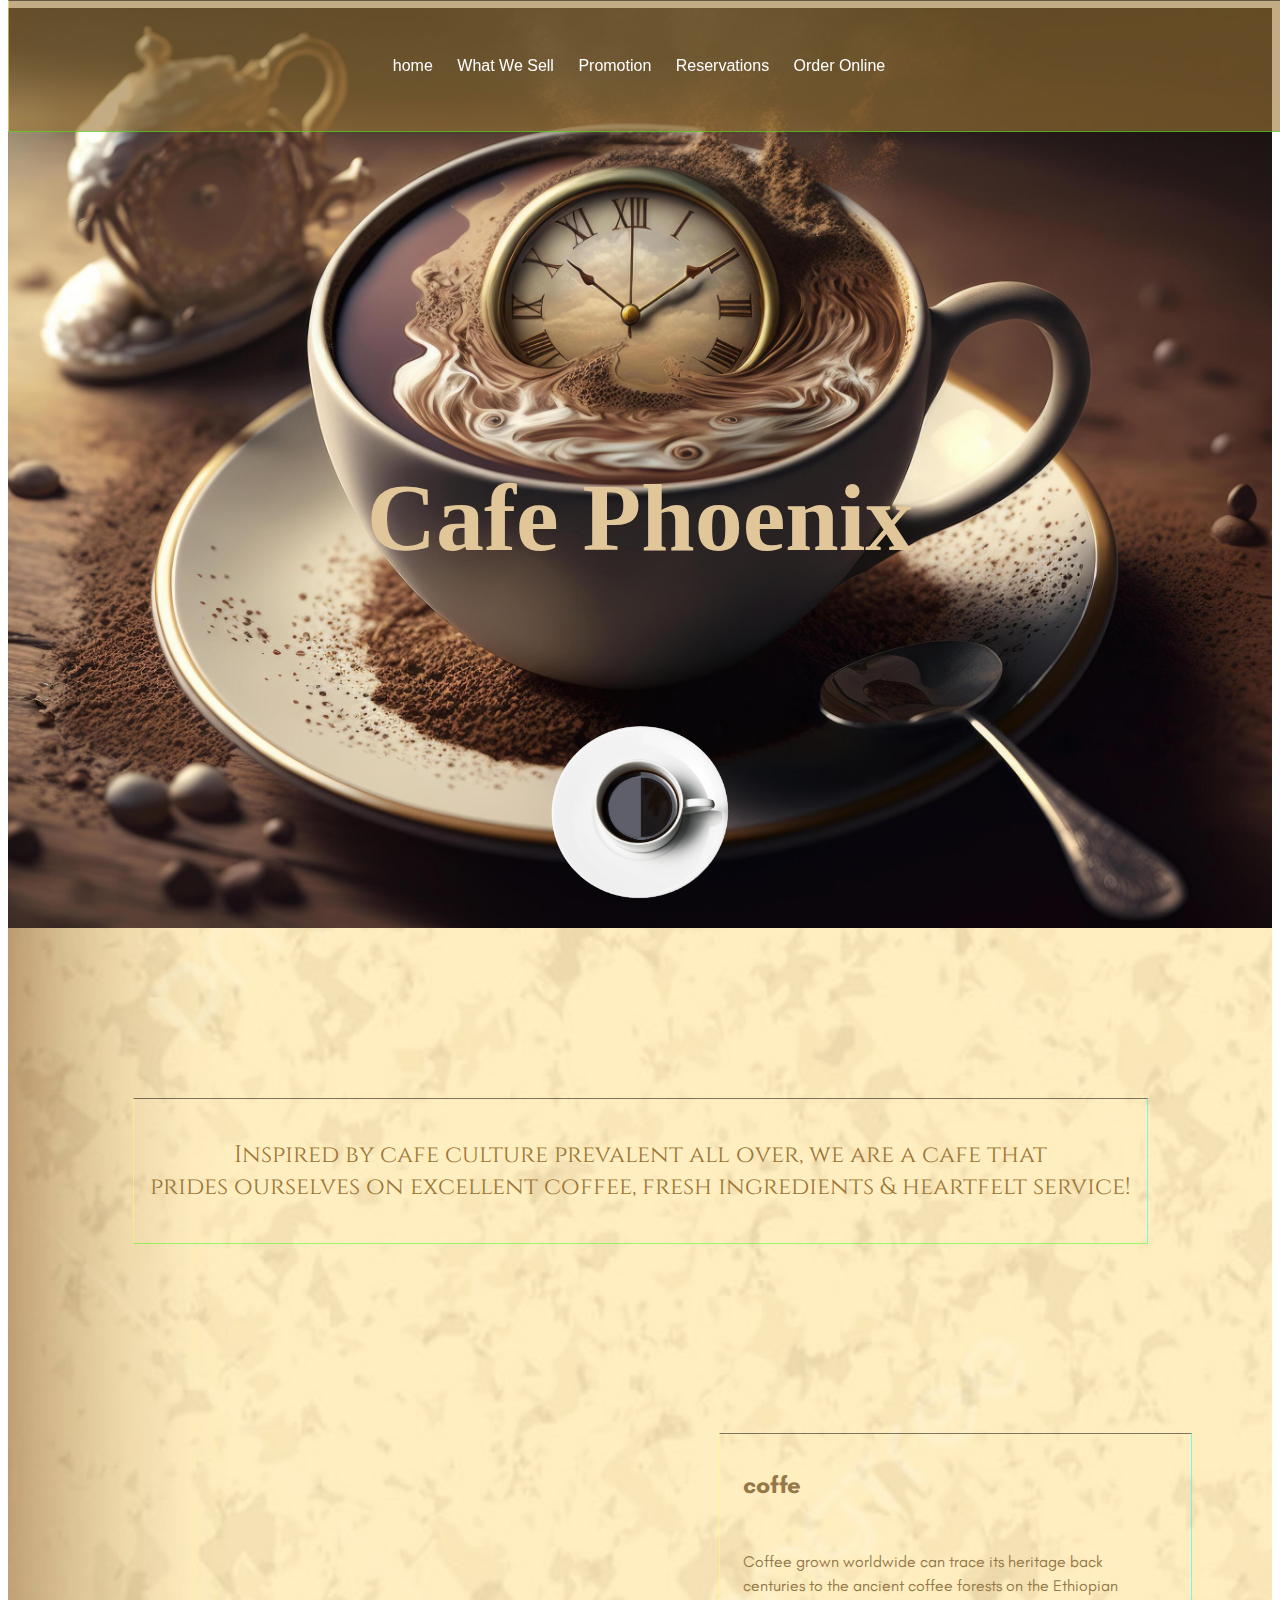
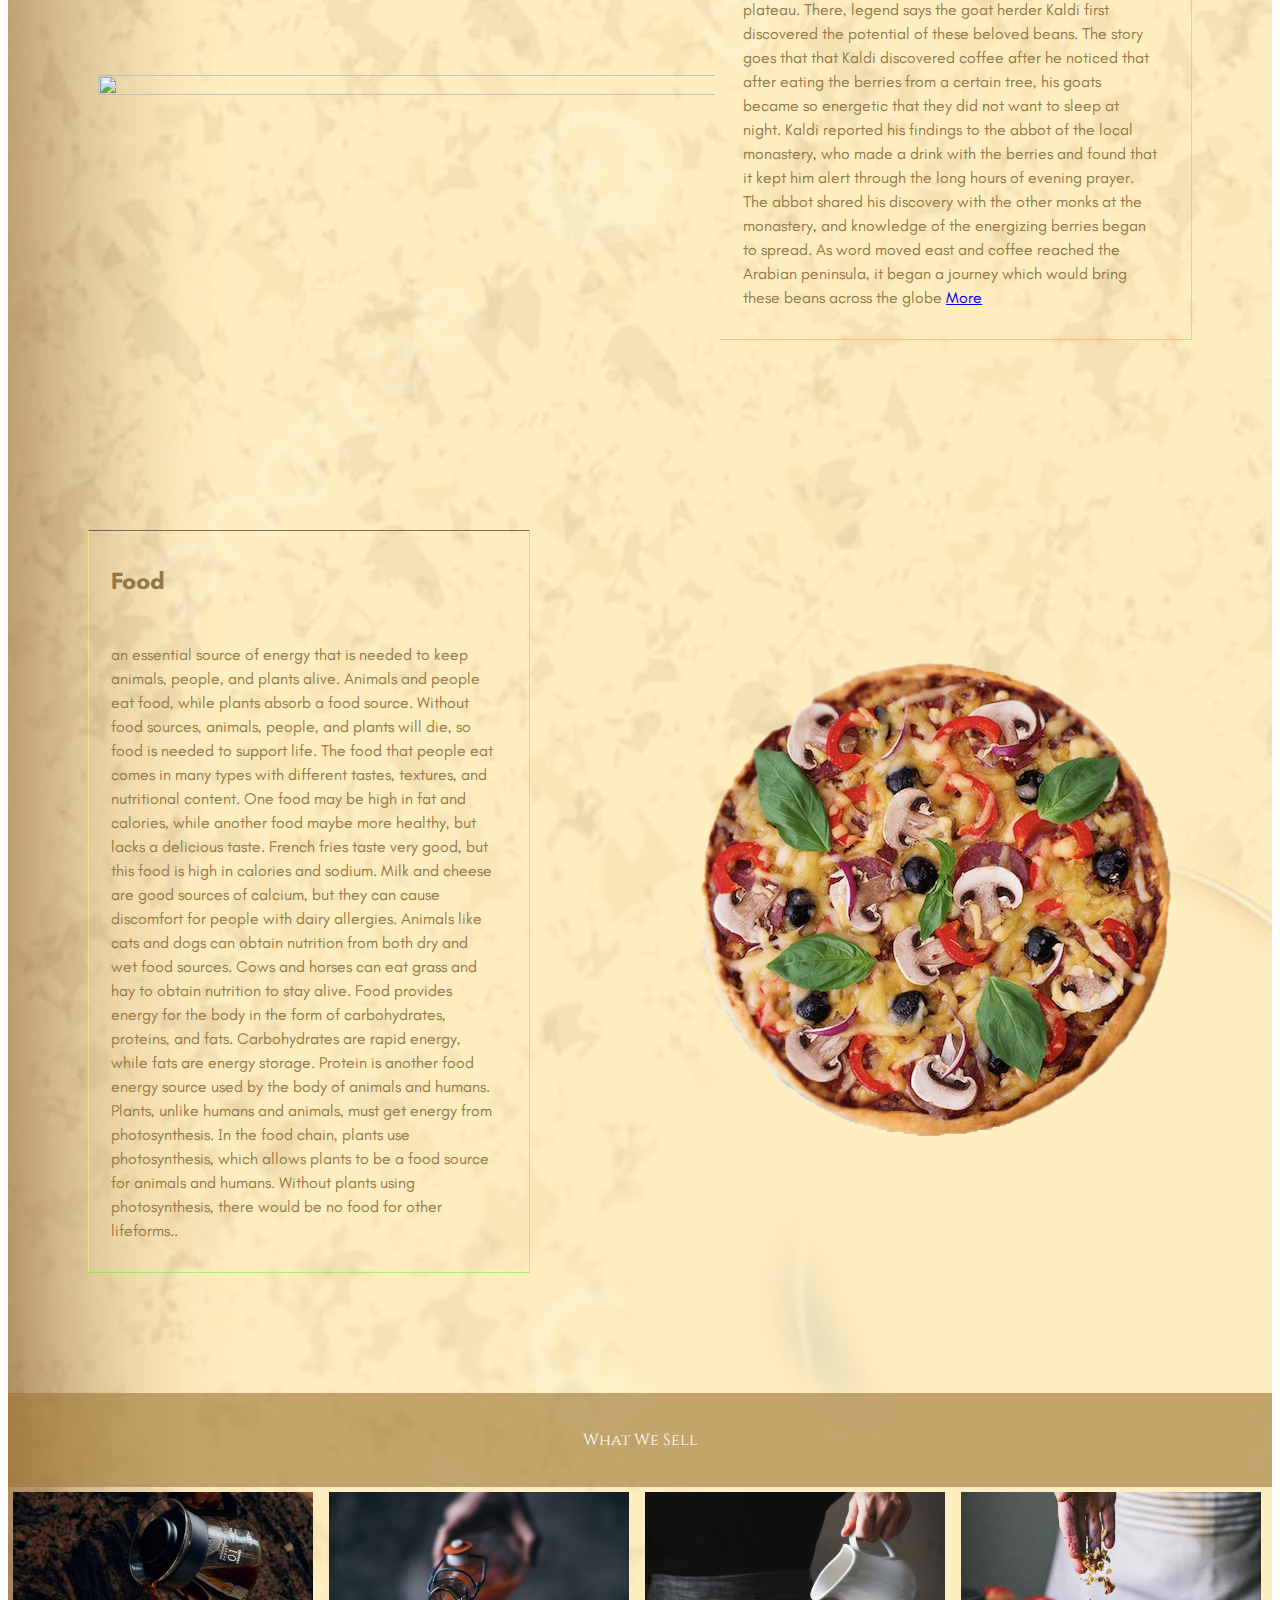
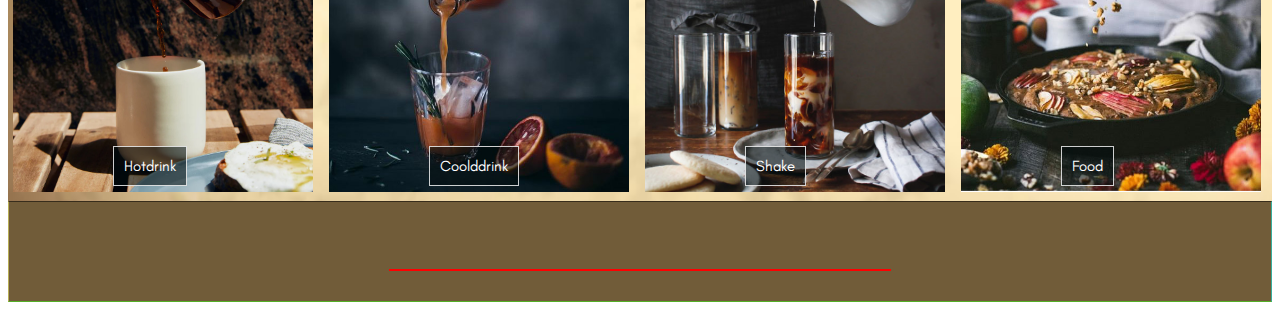
==== asste/index_filels/index.html @ 0b75c50d "initial commit" ====
<!DOCTYPE html>
<html lang="en">

<head>
    <meta charset="UTF-8">
    <meta name="viewport" content="width=device-width, initial-scale=1.0">
    <title>Cafe Phoenix</title>
    <link rel="stylesheet" href="../css/style.css">
    <script src="https://kit.fontawesome.com/c729b0822d.js" crossorigin="anonymous"></script>
    <link
        href="https://fonts.googleapis.com/css2?family=Cinzel:wght@400..900&family=Love+Ya+Like+A+Sister&family=Marmelad&display=swap"
        rel="stylesheet">
    <link
        href="https://fonts.googleapis.com/css2?family=Cinzel:wght@400..900&family=Love+Ya+Like+A+Sister&family=Marmelad&family=Teachers:ital,wght@0,400..800;1,400..800&display=swap"
        rel="stylesheet">
        
</head>

<body>
    <!-- block:cafe -->

    <div class="container">
        <div class="h-der">
            <div class="capp">
                <h1>Cafe Phoenix</h1>
            </div>
        </div>
        <div class="n-bar">
            <span class="top"></span>
            <span class="right"></span>
            <span class="bottom"></span>
            <span class="left"></span>
            <div class="logo">
                <a href="../index_filels/logn.html" target="_blank"><i class="fa-regular fa-user"></i></a>
            </div>
            <div class="n-bar1">
                <div class="new-text"></div>
                <ul>
                    <li><a href="#"><i class="fa-solid fa-house"></i>home</a></li>
                    <li><a href="#">What We Sell</a></li>
                    <li><a href="#">Promotion</a></li>
                    <li><a href="#">Reservations</a></li>
                    <li><a href="#">Order Online</a></li>
                </ul>
                <div class="danger-text"></div>
            </div>
            <div class="ico">
                <a href="#"><i class="fa-brands fa-instagram"></i></a>
                <a href="#"><i class="fa-brands fa-facebook"></i></a>
                <a href=""><i class="fa-brands fa-whatsapp"></i></a>
            </div>
        </div>

        <div class="ima-l">
            <img src="../image/hedaer/headercoffe2.png" alt="iconghahveh" width="200px">
        </div>

        <div class="ph-g">
            <div class="ph-gj">
                <p>
                    Inspired by cafe culture prevalent all over, we are a cafe that <br> prides ourselves on excellent
                    coffee,
                    fresh ingredients & heartfelt service!
                </p>
                <span class="top"></span>
                <span class="right"></span>
                <span class="bottom"></span>
                <span class="left"></span>
            </div>
        </div>
        <!-- /h-der -->

        <!-- f-lex -->
        <div class="f-lex">
            <div class="item-f-lex">
                <div class="img">
                    <img src="../image/hotdrink/coffe4.png" alt="" width="140%" height="110%">
                </div>
            </div>
            <div class="item-f-lexx">

                <!-- <legend>Coffee</legend> -->
                <h2>coffe</h2>
                <p>Coffee grown worldwide can trace its heritage back centuries to the ancient coffee forests on
                    the
                    Ethiopian plateau. There, legend says the goat herder Kaldi first discovered the potential
                    of
                    these beloved beans.

                    The story goes that that Kaldi discovered coffee after he noticed that after eating the
                    berries
                    from a certain tree, his goats became so energetic that they did not want to sleep at night.

                    Kaldi reported his findings to the abbot of the local monastery, who made a drink with the
                    berries and found that it kept him alert through the long hours of evening prayer. The abbot
                    shared his discovery with the other monks at the monastery, and knowledge of the energizing
                    berries began to spread.

                    As word moved east and coffee reached the Arabian peninsula, it began a journey which would
                    bring these beans across the globe
                    <a href="https://www.ncausa.org/about-coffee/history-of-coffee" target="_blank">More</a>
                </p>
                <span class="top"></span>
                <span class="right"></span>
                <span class="bottom"></span>
                <span class="left"></span>

            </div>
        </div>
        <!-- /f-lex -->


        <div class="lex">
            <div class="item-paf">
                <h2>Food</h2>
                <p>
                    an essential source of energy that is needed to keep animals, people, and plants alive.
                    Animals and people eat food, while plants absorb a food source. Without food sources,
                    animals, people, and plants will die, so food is needed to support life. The food that
                    people eat comes in many types with different tastes, textures, and nutritional content.
                    One food may be high in fat and calories, while another food maybe more healthy, but lacks a
                    delicious taste.
                    French fries taste very good, but this food is high in calories and sodium.
                    Milk and cheese are good sources of calcium, but they can cause discomfort for people with
                    dairy allergies. Animals like cats and dogs can obtain nutrition from both dry and wet food
                    sources. Cows and horses can eat grass and hay to obtain nutrition to stay alive.
                    Food provides energy for the body in the form of carbohydrates, proteins, and fats.
                    Carbohydrates are rapid energy, while fats are energy storage. Protein is another food
                    energy source used by the body of animals and humans. Plants, unlike humans and animals,
                    must get energy from photosynthesis. In the food chain,
                    plants use photosynthesis, which allows plants to be a food source for animals and humans.
                    Without plants using photosynthesis, there would be no food for other lifeforms..
                </p>
                <span class="top"></span>
                <span class="right"></span>
                <span class="bottom"></span>
                <span class="left"></span>
            </div>
            <div class="item-ime">
                <img src="../image/food/dish4.png" alt="">
            </div>
        </div>
        <!-- /box 2  -->
        <div class="ph-rf">
            <p>What We Sell</p>
        </div>
        <!-- slider -->
        <div class='sli-box'>
            <div class="slid1">
                <img src="../image/hotdrink/coffe5.webp" alt="coffe" width="300px">
                <div class="text">
                    <a href="../index_filels/hoidrink.html" target="_blank">Hotdrink</a>
                    <span class="top"></span>
                    <span class="right"></span>
                    <span class="bottom"></span>
                    <span class="left"></span>
                </div>
            </div>
            <div class="slid1">
                <img src="../image/coolddrink/coold3.jpg" alt="cooldrink" width="300px">
                <div class="text">
                    <a href="../index_filels/cooldrink.html" target="_blank">Coolddrink</a>
                    <span class="top"></span>
                    <span class="right"></span>
                    <span class="bottom"></span>
                    <span class="left"></span>
                </div>
            </div>
            <div class="slid1">
                <img src="../image/shake/shake3.jpg" alt="shake" width="300px">
                <div class="text">
                    <a href="../index_filels/shake1.html" target="_blank">Shake</a>
                    <span class="top"></span>
                    <span class="right"></span>
                    <span class="bottom"></span>
                    <span class="left"></span>
                </div>
            </div>
            <div class="slid1">
                <img src="../image/food/action.jpg" alt="food" width="300px">
                <div class="text">
                    <a href="../index_filels/food.html" target="_blank">Food</a>
                    <span class="top"></span>
                    <span class="right"></span>
                    <span class="bottom"></span>
                    <span class="left"></span>
                </div>
            </div>
            <!-- /slider -->

        </div>
    </div>
    <!-- fo-er -->
    
    <div class="fo-er">
        
            <div class="ico-1">
                <a href="#"><i class="fa-brands fa-instagram"></i></a>
                <a href="#"><i class="fa-brands fa-facebook"></i></a>
                <a href=""><i class="fa-brands fa-whatsapp"></i></a>
            </div>
            <span class="top"></span>
            <span class="right"></span>
            <span class="bottom"></span>
            <span class="left"></span>
            <div class="fo-eer">
                <div class="bo-re"></div>
            </div>
        </div>
    

    <!-- /fo-er -->

    <!-- /block:cafe -->

</body>

</html>
---- asste/css/style.css ----
/* block:cafe */
.container {
    background-image: url(../image/background/BACK5.jpg);
    background-size: cover;
    background-origin: border-box;
    position: relative;
}

/* h-der */
.h-der {
    display: flex;
    justify-content: center;
    background-image: url(../image/hedaer/header8.jpg);
    background-size: cover;
    background-position: center;
    padding: 290px;
}


.h-der .capp {
    margin-top: 100px;
    font-size: 300%;
    color: #e0c699;
}

.n-bar {
    display: flex;
    justify-content: center;
    align-items: center;
    background-color: #fffefd;
    position: fixed;
    background-color: #9b76359a;
    top: 0;
    z-index: 1000;
    overflow: hidden;
    width: 100%;
    border-top: 1px solid rgba(0, 0, 0, 0.5);
    border-right: 1px solid rgba(0, 255, 255, 0.5);
    border-bottom: 1px solid rgba(57, 255, 20, 0.5);
    border-left: 1px solid rgba(255, 255, 113, 0.5);
    font-family: sans-serif;
}

.logo {
    margin: 20px;
}

.logo a {
    font-size: 150%;
    color: rgb(255, 255, 255);
}

.logo a:hover {
    color: red;
}

.n-bar1 {
    margin: 20px;
    padding: 10px;
}

.n-bar1 ul {
    list-style-type: none;
}

.n-bar1 ul li {
    display: inline-block;
    padding: 10px;
}

.n-bar1 ul li a {
    text-decoration: none;
    color: white;
    font-family: 'Lucida Sans', 'Lucida Sans Regular', 'Lucida Grande', 'Lucida Sans Unicode', Geneva, Verdana, sans-serif;
}

.n-bar1 ul li a:hover {
    color: rgb(238, 178, 178);
    border-bottom: 1px solid red;
}


.ico {
    margin: 20px;
}

.ico .fa-brands {
    font-size: 170%;
    color: rgb(255, 255, 255);
    padding: 10px;
}

.ico .fa-brands:hover {
    color: red;
}

.ima-l {
    display: flex;
    justify-content: center;
    position: absolute;
    top: 700px;
    left: 0;
    right: 0;
}

.ima-l:hover {

    animation: marzi 2s cubic-bezier(0.33, 1, 0.68, 1) 0s infinite normal none;
    -webkit-box-reflect: below 0px linear-gradient(to bottom, rgba(0, 0, 0, 0.0), rgba(0, 0, 0, 0.4));
}

@keyframes marzi {
    0% {
        animation-timing-function: ease-out;
        transform: scale(1);
        transform-origin: center center;
    }

    10% {
        animation-timing-function: ease-in;
        transform: scale(0.91);
    }

    17% {
        animation-timing-function: ease-out;
        transform: scale(0.98);
    }

    33% {
        animation-timing-function: ease-in;
        transform: scale(0.87);
    }

    45% {
        animation-timing-function: ease-out;
        transform: scale(1);
    }
}

.ph-g {
    display: flex;
    flex-direction: row;
    justify-content: center;
    align-items: center;
    margin-top: 170px;
}

.ph-gj {
    position: relative;
    padding: 50px;
    color: #9b7535;
    background: transparent;
    overflow: hidden;
    border-top: 1px solid rgba(0, 0, 0, 0.5);
    border-right: 1px solid rgba(0, 255, 255, 0.5);
    border-bottom: 1px solid rgba(57, 255, 20, 0.5);
    border-left: 1px solid rgba(255, 255, 113, 0.5);
    font-family: "Cinzel", serif;
    display: flex;
    flex-direction: column;
    justify-content: space-around;
    align-items: center;
    padding: 1em;
}

.ph-gj p {
    text-align: center;
    font-family: "Cinzel", serif;
    font-size: 150%;
}

span {
    position: absolute;
    border-radius: 100vmax;
}

.top {
    top: 0;
    left: 0;
    width: 0;
    height: 5px;
    background: linear-gradient(90deg,
            transparent 50%,
            rgba(41, 40, 40, 0.5),
            rgb(255, 49, 49));
}

.bottom {
    right: 0;
    bottom: 0;
    height: 5px;
    background: linear-gradient(90deg,
            rgb(57, 255, 20),
            rgba(57, 255, 20, 0.5),
            transparent 50%);
}

.right {
    top: 0;
    right: 0;
    width: 5px;
    height: 0;
    background: linear-gradient(180deg,
            transparent 30%,
            rgba(0, 255, 255, 0.5),
            rgb(0, 255, 255));
}

.left {
    left: 0;
    bottom: 0;
    width: 5px;
    height: 0;
    background: linear-gradient(180deg,
            rgb(255, 255, 113),
            rgba(255, 255, 113, 0.5),
            transparent 70%);
}

.top {
    animation: animateTop 3s ease-in-out infinite;
}

.bottom {
    animation: animateBottom 3s ease-in-out infinite;
}

.right {
    animation: animateRight 3s ease-in-out infinite;
}

.left {
    animation: animateLeft 3s ease-in-out infinite;
}

@keyframes animateTop {
    25% {
        width: 100%;
        opacity: 1;
    }

    30%,
    100% {
        opacity: 0;
    }
}

@keyframes animateBottom {

    0%,
    50% {
        opacity: 0;
        width: 0;
    }

    75% {
        opacity: 1;
        width: 100%;
    }

    76%,
    100% {
        opacity: 0;
    }
}

@keyframes animateRight {

    0%,
    25% {
        opacity: 0;
        height: 0;
    }

    50% {
        opacity: 1;
        height: 100%;
    }

    55%,
    100% {
        height: 100%;
        opacity: 0;
    }
}

@keyframes animateLeft {

    0%,
    75% {
        opacity: 0;
        bottom: 0;
        height: 0;
    }

    100% {
        opacity: 1;
        height: 100%;
    }
}



/* /h-der */




/* f-lex */

.f-lex {
    display: flex;
    justify-content: center;
    align-items: center;
    margin-top: 15%;
}

.f-lex>div {
    width: 40%;
    margin: 0 80px 0 80px;
    padding: 0 20px 0 10px
}

.item-f-lexx {
    position: relative;
    color: #fff;
    background: transparent;
    overflow: hidden;
    border-top: 1px solid rgba(0, 0, 0, 0.5);
    border-right: 1px solid rgba(0, 255, 255, 0.5);
    border-bottom: 1px solid rgba(57, 255, 20, 0.5);
    border-left: 1px solid rgba(255, 255, 113, 0.5);
    font-family: sans-serif;
}

.item-f-lexx p {
    line-height: 150%;
    padding: 3%;
    color: #947848;
    font-family: "Teachers", sans-serif;
}

.item-f-lexx h2 {
    line-height: 150%;
    padding: 3%;
    color: #947848;
    font-family: "Teachers", sans-serif;
}



.lex {
    display: flex;
    justify-content: center;
    align-items: center;
    margin-top: 15%;
}

.lex>div {
    width: 40%;
    margin: 0 80px 0 80px;
    padding: 0 20px 0 10px
}

.item-paf {
    position: relative;
    color: #fff;
    background: transparent;
    overflow: hidden;
    border-top: 1px solid rgba(0, 0, 0, 0.5);
    border-right: 1px solid rgba(0, 255, 255, 0.5);
    border-bottom: 1px solid rgba(57, 255, 20, 0.5);
    border-left: 1px solid rgba(255, 255, 113, 0.5);
    font-family: sans-serif;
}

.item-paf p {
    line-height: 150%;
    padding: 3%;
    color: #947848;
    font-family: "Teachers", sans-serif;
}

.item-paf h2 {
    line-height: 150%;
    padding: 3%;
    color: #947848;
    font-family: "Teachers", sans-serif;
}

.ph-rf {
    margin-top: 120px;
    text-align: center;
    padding: 20px;
    color: #ffffff;
    font-family: "Cinzel", serif;
    background-color: #9b76359a;
}

/* /f-lex */




/* slider*/

.sli-box {
    display: flex;
    flex-wrap: nowrap;
    justify-content:flex-start;
    align-items: center;
    overflow: hidden;
}

.sli-box>div {
    position: relative;
    margin: 5px;
    background-color: rgba(173, 216, 230, 0);
    width: 40%;
}

.slid1 img:hover {
    opacity: 0.7;
}

.text {
    display: flex;
    justify-content: center;
    align-items: flex-start;
    margin-top: 25px;
    position: absolute;
    bottom: 10px;
    left: 100px;
}

.text a {
    text-decoration: none;
    border: 1px solid rgba(255, 255, 255, 0.801);
    background-color: rgba(1, 12, 15, 0.562);
    color: #ffffff;
    padding: 10px;
    font-size: 15px;
    font-family: "Teachers", sans-serif;
}

.text:hover {
    color: rgba(255, 0, 0, 0.89);
    animation: marzi 2s ease 0s infinite normal none;
}

/* /slider*/

/* fo-er */
.fo-er {
    display: flex;
    flex-direction: column;
    justify-content: center;
    align-items: center;
    position: relative;
    color: #fff;
    background: transparent;
    overflow: hidden;
    border-top: 1px solid rgba(0, 0, 0, 0.5);
    border-right: 1px solid rgba(0, 255, 255, 0.5);
    border-bottom: 1px solid rgba(57, 255, 20, 0.5);
    border-left: 1px solid rgba(255, 255, 113, 0.5);
    font-family: sans-serif;
    background-color: #553c12d5;
    padding: 30px;

}

.ico-1 .fa-brands {
    padding: 5px;
    margin: 20px;
    color: white;
    font-size: 200%;
    margin-top: 40px;
    text-align: center;

}

.fo-eer {
    display: flex;
    justify-content: center;
    align-items: center;
}

.bo-re {
    border: 1px solid red;
    width: 500px;
}



/* fo-er */


/* /block:cafe */
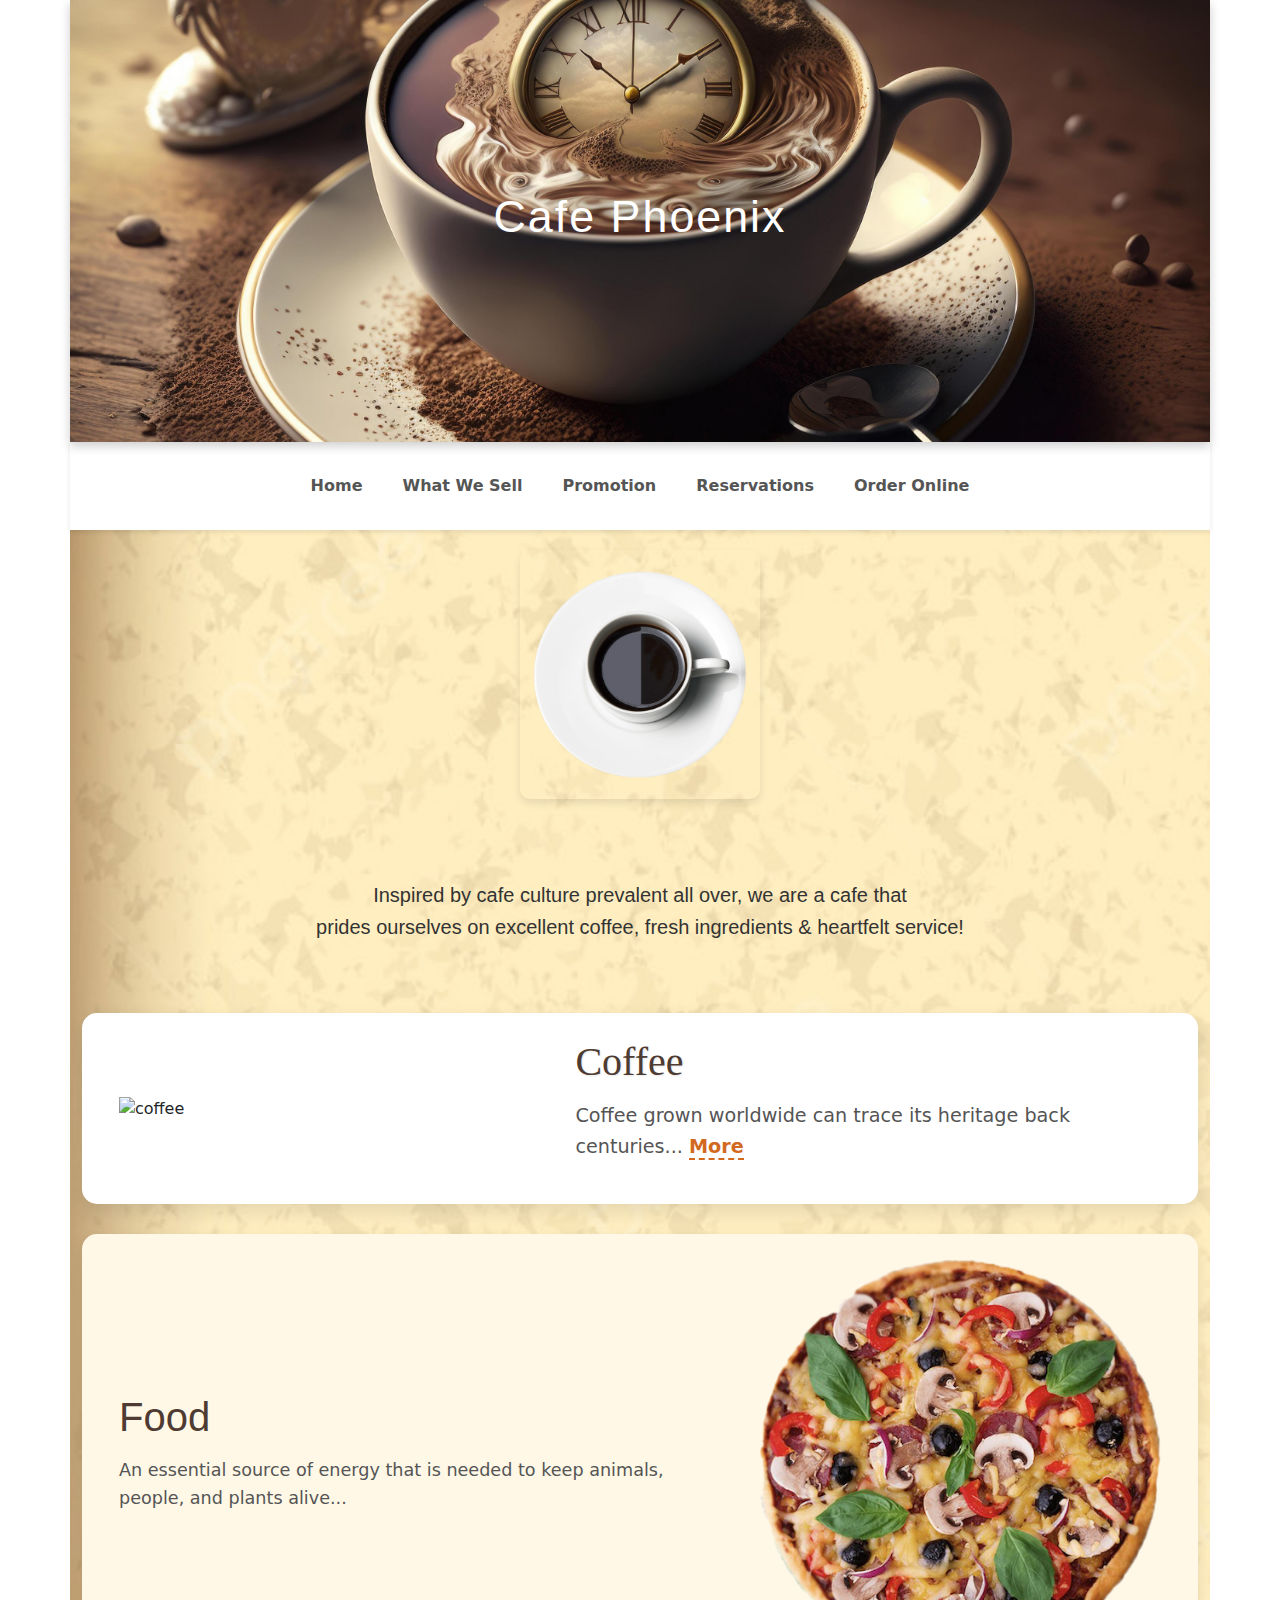
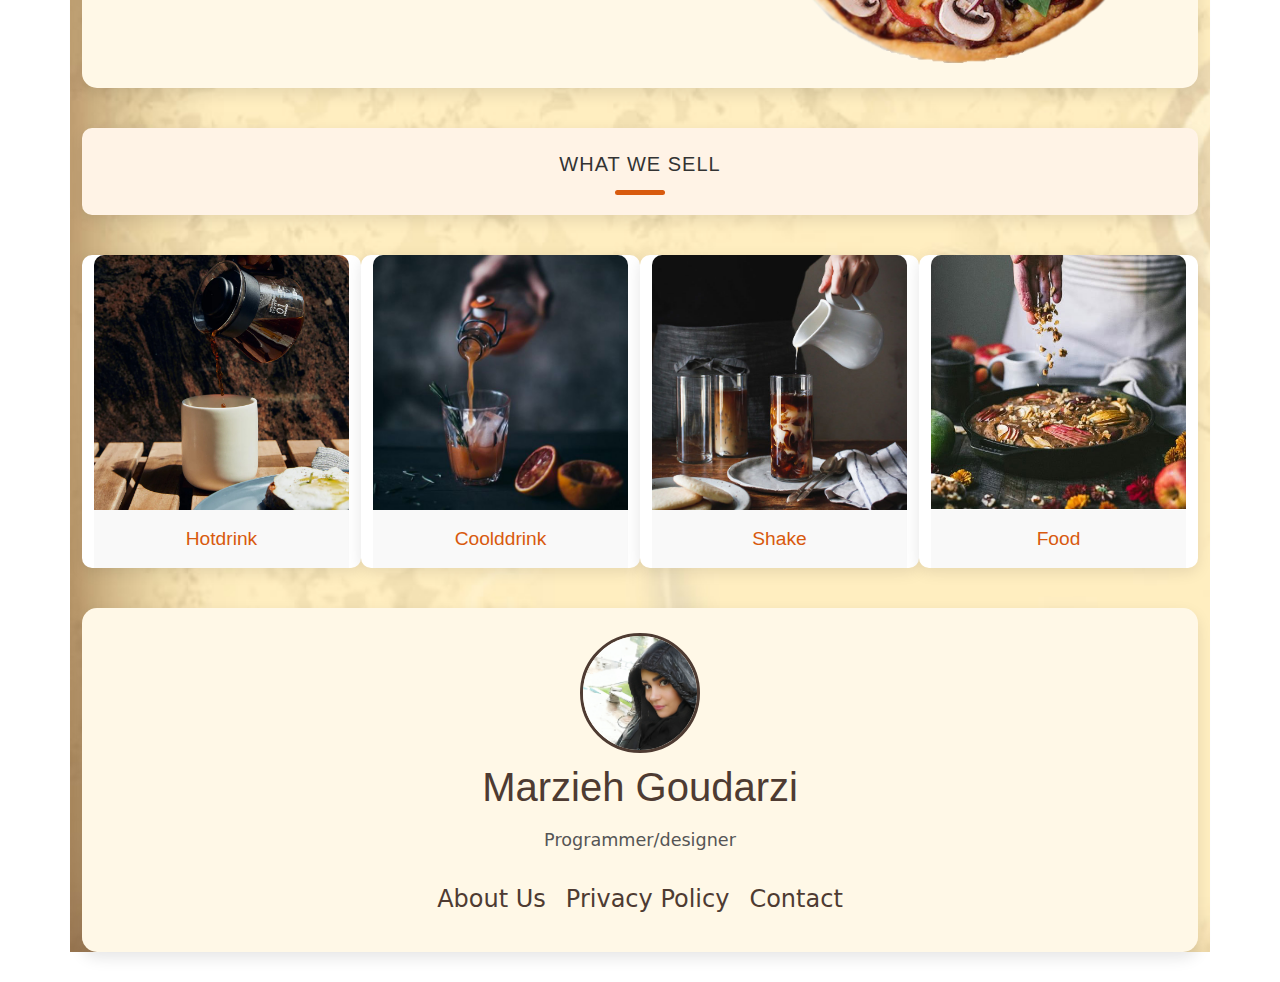
==== commit 4e8644f0: "change index" ====
--- a/asste/index_filels/index.html
+++ b/asste/index_filels/index.html
@@ -5,6 +5,7 @@
     <meta charset="UTF-8">
     <meta name="viewport" content="width=device-width, initial-scale=1.0">
     <title>Cafe Phoenix</title>
+    <link rel="stylesheet" href="../boot/bootstrap.css/bootstrap.min.css">
     <link rel="stylesheet" href="../css/style.css">
     <script src="https://kit.fontawesome.com/c729b0822d.js" crossorigin="anonymous"></script>
     <link
@@ -19,200 +20,147 @@
 <body>
     <!-- block:cafe -->
 
+
     <div class="container">
-        <div class="h-der">
-            <div class="capp">
+        <!-- Header -->
+        <div class="row">
+            <div class="col-12 text-center h-der">
                 <h1>Cafe Phoenix</h1>
             </div>
         </div>
-        <div class="n-bar">
-            <span class="top"></span>
-            <span class="right"></span>
-            <span class="bottom"></span>
-            <span class="left"></span>
-            <div class="logo">
-                <a href="../index_filels/logn.html" target="_blank"><i class="fa-regular fa-user"></i></a>
-            </div>
-            <div class="n-bar1">
-                <div class="new-text"></div>
-                <ul>
-                    <li><a href="#"><i class="fa-solid fa-house"></i>home</a></li>
-                    <li><a href="#">What We Sell</a></li>
-                    <li><a href="#">Promotion</a></li>
-                    <li><a href="#">Reservations</a></li>
-                    <li><a href="#">Order Online</a></li>
-                </ul>
-                <div class="danger-text"></div>
-            </div>
-            <div class="ico">
-                <a href="#"><i class="fa-brands fa-instagram"></i></a>
-                <a href="#"><i class="fa-brands fa-facebook"></i></a>
-                <a href=""><i class="fa-brands fa-whatsapp"></i></a>
-            </div>
-        </div>
-
-        <div class="ima-l">
-            <img src="../image/hedaer/headercoffe2.png" alt="iconghahveh" width="200px">
-        </div>
-
-        <div class="ph-g">
-            <div class="ph-gj">
-                <p>
-                    Inspired by cafe culture prevalent all over, we are a cafe that <br> prides ourselves on excellent
-                    coffee,
-                    fresh ingredients & heartfelt service!
-                </p>
-                <span class="top"></span>
-                <span class="right"></span>
-                <span class="bottom"></span>
-                <span class="left"></span>
-            </div>
-        </div>
-        <!-- /h-der -->
-
-        <!-- f-lex -->
-        <div class="f-lex">
-            <div class="item-f-lex">
-                <div class="img">
-                    <img src="../image/hotdrink/coffe4.png" alt="" width="140%" height="110%">
+    
+        <!-- Navigation Bar -->
+        <div class="row n-bar align-items-center">
+            <div class="col-2 text-center">
+                <div class="logo">
+                    <a href="../index_filels/logn.html" target="_blank"><i class="fa-regular fa-user"></i></a>
                 </div>
             </div>
-            <div class="item-f-lexx">
-
-                <!-- <legend>Coffee</legend> -->
-                <h2>coffe</h2>
-                <p>Coffee grown worldwide can trace its heritage back centuries to the ancient coffee forests on
-                    the
-                    Ethiopian plateau. There, legend says the goat herder Kaldi first discovered the potential
-                    of
-                    these beloved beans.
-
-                    The story goes that that Kaldi discovered coffee after he noticed that after eating the
-                    berries
-                    from a certain tree, his goats became so energetic that they did not want to sleep at night.
-
-                    Kaldi reported his findings to the abbot of the local monastery, who made a drink with the
-                    berries and found that it kept him alert through the long hours of evening prayer. The abbot
-                    shared his discovery with the other monks at the monastery, and knowledge of the energizing
-                    berries began to spread.
-
-                    As word moved east and coffee reached the Arabian peninsula, it began a journey which would
-                    bring these beans across the globe
-                    <a href="https://www.ncausa.org/about-coffee/history-of-coffee" target="_blank">More</a>
-                </p>
-                <span class="top"></span>
-                <span class="right"></span>
-                <span class="bottom"></span>
-                <span class="left"></span>
-
+            <div class="col-8">
+                <ul class="nav justify-content-center">
+                    <li class="nav-item"><a class="nav-link" href="#"><i class="fa-solid fa-house"></i> Home</a></li>
+                    <li class="nav-item"><a class="nav-link" href="#">What We Sell</a></li>
+                    <li class="nav-item"><a class="nav-link" href="#">Promotion</a></li>
+                    <li class="nav-item"><a class="nav-link" href="#">Reservations</a></li>
+                    <li class="nav-item"><a class="nav-link" href="#">Order Online</a></li>
+                </ul>
             </div>
-        </div>
-        <!-- /f-lex -->
-
-
-        <div class="lex">
-            <div class="item-paf">
-                <h2>Food</h2>
-                <p>
-                    an essential source of energy that is needed to keep animals, people, and plants alive.
-                    Animals and people eat food, while plants absorb a food source. Without food sources,
-                    animals, people, and plants will die, so food is needed to support life. The food that
-                    people eat comes in many types with different tastes, textures, and nutritional content.
-                    One food may be high in fat and calories, while another food maybe more healthy, but lacks a
-                    delicious taste.
-                    French fries taste very good, but this food is high in calories and sodium.
-                    Milk and cheese are good sources of calcium, but they can cause discomfort for people with
-                    dairy allergies. Animals like cats and dogs can obtain nutrition from both dry and wet food
-                    sources. Cows and horses can eat grass and hay to obtain nutrition to stay alive.
-                    Food provides energy for the body in the form of carbohydrates, proteins, and fats.
-                    Carbohydrates are rapid energy, while fats are energy storage. Protein is another food
-                    energy source used by the body of animals and humans. Plants, unlike humans and animals,
-                    must get energy from photosynthesis. In the food chain,
-                    plants use photosynthesis, which allows plants to be a food source for animals and humans.
-                    Without plants using photosynthesis, there would be no food for other lifeforms..
-                </p>
-                <span class="top"></span>
-                <span class="right"></span>
-                <span class="bottom"></span>
-                <span class="left"></span>
-            </div>
-            <div class="item-ime">
-                <img src="../image/food/dish4.png" alt="">
-            </div>
-        </div>
-        <!-- /box 2  -->
-        <div class="ph-rf">
-            <p>What We Sell</p>
-        </div>
-        <!-- slider -->
-        <div class='sli-box'>
-            <div class="slid1">
-                <img src="../image/hotdrink/coffe5.webp" alt="coffe" width="300px">
-                <div class="text">
-                    <a href="../index_filels/hoidrink.html" target="_blank">Hotdrink</a>
-                    <span class="top"></span>
-                    <span class="right"></span>
-                    <span class="bottom"></span>
-                    <span class="left"></span>
+            <div class="col-2 text-center">
+                <div class="ico">
+                    <a href="#" class="mx-1"><i class="fa-brands fa-instagram"></i></a>
+                    <a href="#" class="mx-1"><i class="fa-brands fa-facebook"></i></a>
+                    <a href="#" class="mx-1"><i class="fa-brands fa-whatsapp"></i></a>
                 </div>
-            </div>
-            <div class="slid1">
-                <img src="../image/coolddrink/coold3.jpg" alt="cooldrink" width="300px">
-                <div class="text">
-                    <a href="../index_filels/cooldrink.html" target="_blank">Coolddrink</a>
-                    <span class="top"></span>
-                    <span class="right"></span>
-                    <span class="bottom"></span>
-                    <span class="left"></span>
-                </div>
-            </div>
-            <div class="slid1">
-                <img src="../image/shake/shake3.jpg" alt="shake" width="300px">
-                <div class="text">
-                    <a href="../index_filels/shake1.html" target="_blank">Shake</a>
-                    <span class="top"></span>
-                    <span class="right"></span>
-                    <span class="bottom"></span>
-                    <span class="left"></span>
-                </div>
-            </div>
-            <div class="slid1">
-                <img src="../image/food/action.jpg" alt="food" width="300px">
-                <div class="text">
-                    <a href="../index_filels/food.html" target="_blank">Food</a>
-                    <span class="top"></span>
-                    <span class="right"></span>
-                    <span class="bottom"></span>
-                    <span class="left"></span>
-                </div>
-            </div>
-            <!-- /slider -->
-
-        </div>
-    </div>
-    <!-- fo-er -->
-    
-    <div class="fo-er">
-        
-            <div class="ico-1">
-                <a href="#"><i class="fa-brands fa-instagram"></i></a>
-                <a href="#"><i class="fa-brands fa-facebook"></i></a>
-                <a href=""><i class="fa-brands fa-whatsapp"></i></a>
-            </div>
-            <span class="top"></span>
-            <span class="right"></span>
-            <span class="bottom"></span>
-            <span class="left"></span>
-            <div class="fo-eer">
-                <div class="bo-re"></div>
             </div>
         </div>
     
-
+        <!-- Image Section -->
+        <div class="row">
+            <div class="img-cap col-12 text-center ima-l">
+                <img src="../image/hedaer/headercoffe2.png" alt="iconghahveh" class="img-fluid img-capOne">
+            </div>
+        </div>
+    
+        <!-- Introduction Section -->
+        <div class="row ph-g">
+            <div class="col-12 text-center">
+                <p>
+                    Inspired by cafe culture prevalent all over, we are a cafe that <br> prides ourselves on excellent
+                    coffee, fresh ingredients & heartfelt service!
+                </p>
+            </div>
+        </div>
+    
+        <!-- Coffee Section -->
+        <div class="row coffee-section">
+            <div class="col-md-6 coffee-image">
+                <img src="../image/hotdrink/coffe4.png" alt="coffee" class="img-fluid">
+            </div>
+            <div class="col-md-6 coffee-description">
+                <h2>Coffee</h2>
+                <p>
+                    Coffee grown worldwide can trace its heritage back centuries... 
+                    <a href="https://www.ncausa.org/about-coffee/history-of-coffee" target="_blank">More</a>
+                </p>
+            </div>
+        </div>
+    
+        <!-- Food Section -->
+        <div class="row food-section">
+            <div class="col-md-6 food-description">
+                <h2>Food</h2>
+                <p>
+                    An essential source of energy that is needed to keep animals, people, and plants alive...
+                </p>
+            </div>
+            <div class="col-md-6 food-image">
+                <img src="../image/food/dish4.png" alt="dish" class="img-fluid">
+            </div>
+        </div>
+        
+    
+        <!-- What We Sell Section -->
+        <div class="row product-highlights">
+            <div class="col-12 text-center">
+                <p class="highlight-text">What We Sell</p>
+            </div>
+        </div>
+    
+        <!-- Slider Section -->
+        <div class="row product-slider">
+            <div class="col-md-3 product-item text-center">
+                <img src="../image/hotdrink/coffe5.webp" alt="coffee" class="img-fluid">
+                <div class="product-text">
+                    <a href="../index_filels/hoidrink.html" target="_blank">Hotdrink</a>
+                </div>
+            </div>
+            <div class="col-md-3 product-item text-center">
+                <img src="../image/coolddrink/coold3.jpg" alt="cooldrink" class="img-fluid">
+                <div class="product-text">
+                    <a href="../index_filels/cooldrink.html" target="_blank">Coolddrink</a>
+                </div>
+            </div>
+            <div class="col-md-3 product-item text-center">
+                <img src="../image/shake/shake3.jpg" alt="shake" class="img-fluid">
+                <div class="product-text">
+                    <a href="../index_filels/shake1.html" target="_blank">Shake</a>
+                </div>
+            </div>
+            <div class="col-md-3 product-item text-center">
+                <img src="../image/food/action.jpg" alt="food" class="img-fluid">
+                <div class="product-text">
+                    <a href="../index_filels/food.html" target="_blank">Food</a>
+                </div>
+            </div>
+        </div>
+        
+    
+        <!-- Footer -->
+        <div class="footer">
+            <div class="footer-content">
+                <div class="profile-info">
+                    <img src="../image/logo/679569050.png" alt="Your Name" class="profile-img">
+                    <h2>Marzieh Goudarzi</h2>
+                    <p>Programmer/designer</p>
+                </div>
+                <div class="social-icons">
+                    <a href="#" class="mx-1"><i class="fa-brands fa-instagram"></i></a>
+                    <a href="#" class="mx-1"><i class="fa-brands fa-facebook"></i></a>
+                    <a href="#" class="mx-1"><i class="fa-brands fa-whatsapp"></i></a>
+                </div>
+                <div class="footer-links">
+                    <a href="#">About Us</a>
+                    <a href="#">Privacy Policy</a>
+                    <a href="#">Contact</a>
+                </div>
+            </div>
+        </div>
+        
     <!-- /fo-er -->
 
     <!-- /block:cafe -->
-
+<script src="../boot/js/bootstrap.bundle.min.js"></script>
+<script src="../Js/main.js"></script>
 </body>
 
 </html>--- a/asste/css/style.css
+++ b/asste/css/style.css
@@ -1,500 +1,417 @@
-
 /* block:cafe */
 .container {
-    background-image: url(../image/background/BACK5.jpg);
-    background-size: cover;
-    background-origin: border-box;
+  background-image: url(../image/background/BACK5.jpg);
+  background-size: cover;
+  position: relative;
+}
+
+/* استایل هدر */
+.h-der {
+ background-image: url('../image/hedaer/header8.jpg');
+ background-size: cover;
+ background-position: center;
+  padding: 190px 0;
+  color: #fff;
+  box-shadow: 0 4px 10px rgba(0, 0, 0, 0.2);
+}
+
+.h-der h1 {
+  font-size: 2.8em;
+  letter-spacing: 2px;
+}
+
+/* استایل نوار ناوبری */
+.n-bar {
+  background-color: #ffffff;
+  padding: 15px 0;
+  box-shadow: 0 2px 5px rgba(0, 0, 0, 0.1);
+}
+
+.nav {
+  list-style: none;
+}
+
+.nav-item {
+  position: relative;
+  margin: 0 20px;
+}
+
+.nav-link {
+  text-decoration: none;
+  color: #555;
+  font-weight: 600;
+  padding: 10px 0;
+  transition: color 0.3s, transform 0.3s;
+}
+
+.nav-link:hover {
+  color: #ff7e5f;
+  transform: scale(1.1);
+}
+
+/* استایل لوگو و آیکون‌ها */
+.logo a,
+.ico a {
+  color: #555;
+  font-size: 2em;
+  transition: color 0.3s;
+}
+
+.logo a:hover,
+.ico a:hover {
+  color: #ff7e5f;
+}
+
+/* استایل آیکون‌های اجتماعی */
+.ico {
+  margin-top: 10px;
+}
+
+.ico a {
+  margin: 0 10px;
+}
+
+/* تنظیمات ریسپانسیو */
+@media (max-width: 768px) {
+  .h-der h1 {
+    font-size: 2em;
+  }
+  .nav-item {
+    margin: 0 10px;
+  }
+}
+
+/* Other animations and styles can stay as they are */
+/* /h-der */
+
+/*  Image Section */
+.img-cap {
+  margin-top: 20px;
+  display: flex;
+  justify-content: center;
+  align-items: center;
+}
+
+.img-capOne {
+  width: 15rem;
+  border-radius: 10px;
+  box-shadow: 0 4px 8px rgba(0, 0, 0, 0.1);
+  transition: transform 0.3s ease, box-shadow 0.3s ease;
+}
+
+.img-fluid:hover {
+  transform: scale(1.05);
+  box-shadow: 0 6px 12px rgba(0, 0, 0, 0.2);
+}
+
+.text-center {
+  text-align: center;
+}
+/* //Image Section */
+
+ /* Introduction Section  */
+ .ph-g {
+    margin-top: 40px;
+    padding: 40px 20px;
     position: relative;
 }
 
-/* h-der */
-.h-der {
+
+
+.text-center p {
+    font-size: 1.25rem;
+    line-height: 1.6;
+    color: #333;
+    margin: 0;
+    padding: 0 10px;
+    animation: textGlow 1.5s ease-in-out infinite alternate; /* انیمیشن جذاب */
+}
+
+.text-center {
+    font-family: "Arial", sans-serif;
+}
+
+@keyframes textGlow {
+    0% {
+        text-shadow: 0 0 5px rgba(255, 255, 255, 0.5), 0 0 10px rgba(255, 255, 255, 0.4);
+        color: #333;
+    }
+    100% {
+        text-shadow: 0 0 15px rgba(255, 165, 0, 1), 0 0 30px rgba(255, 165, 0, 0.8);
+        color: #a79708; /* رنگ متن در هنگام درخشش */
+    }
+}
+
+/* Introduction Section */
+
+
+/* Coffee Section */
+.coffee-section {
     display: flex;
-    justify-content: center;
-    background-image: url(../image/hedaer/header8.jpg);
-    background-size: cover;
-    background-position: center;
-    padding: 290px;
-}
-
-
-.h-der .capp {
-    margin-top: 100px;
-    font-size: 300%;
-    color: #e0c699;
-}
-
-.n-bar {
+    align-items: center;
+    margin: 30px 0;
+    background-color: #ffffff; 
+    border-radius: 15px;
+    padding: 25px;
+    box-shadow: 0 8px 20px rgba(0, 0, 0, 0.1);
+    transition: transform 0.3s, box-shadow 0.3s;
+}
+
+.coffee-section:hover {
+    transform: translateY(-5px); 
+    box-shadow: 0 12px 30px rgba(0, 0, 0, 0.15);
+}
+
+.coffee-image {
+    margin-right: 30px;
+    flex: 0 0 40%; 
+    border-radius: 15px;
+    overflow: hidden;
+}
+
+.coffee-image img {
+    width: 100%;
+    height: auto;
+    transition: transform 0.3s; 
+}
+
+.coffee-image img:hover {
+    transform: scale(1.05);
+}
+
+.coffee-description {
+    flex: 1; 
+}
+
+.coffee-description h2 {
+    font-size: 2.5em; 
+    color: #4e3b32; 
+    margin-bottom: 15px;
+    font-family: 'Georgia', serif; 
+    text-shadow: 1px 1px 2px rgba(0, 0, 0, 0.1); 
+}
+
+.coffee-description p {
+    font-size: 1.2em; 
+    color: #555; 
+    line-height: 1.6;
+}
+
+.coffee-description a {
+    color: #d2691e; 
+    text-decoration: none;
+    font-weight: 600; 
+    border-bottom: 2px dashed #d2691e; 
+    transition: color 0.3s, border-bottom-color 0.3s;
+}
+
+.coffee-description a:hover {
+    color: #a0522d;
+    border-bottom-color: #a0522d; 
+}
+
+/* //Coffee Section */
+
+/* Food Section  */
+.food-section {
     display: flex;
-    justify-content: center;
     align-items: center;
-    background-color: #fffefd;
-    position: fixed;
-    background-color: #9b76359a;
-    top: 0;
-    z-index: 1000;
+    margin: 30px 0;
+    background-color: #fff8e7;
+    border-radius: 15px;
+    padding: 25px;
+    box-shadow: 0 6px 15px rgba(0, 0, 0, 0.1);
+    transition: box-shadow 0.3s, transform 0.3s;
+}
+
+.food-section:hover {
+    box-shadow: 0 12px 30px rgba(0, 0, 0, 0.15);
+    transform: translateY(-5px); 
+}
+
+.food-description {
+    flex: 1; 
+    padding-right: 20px;
+}
+
+.food-description h2 {
+    font-size: 2.5em; 
+    color: #4e3b32; 
+    margin-bottom: 15px;
+    font-family: 'Poppins', sans-serif;
+}
+
+.food-description p {
+    font-size: 1.1em;
+    color: #555; 
+    line-height: 1.6; 
+}
+
+.food-image {
+    flex: 0 0 40%;
+    border-radius: 15px;
     overflow: hidden;
+}
+
+.food-image img {
     width: 100%;
-    border-top: 1px solid rgba(0, 0, 0, 0.5);
-    border-right: 1px solid rgba(0, 255, 255, 0.5);
-    border-bottom: 1px solid rgba(57, 255, 20, 0.5);
-    border-left: 1px solid rgba(255, 255, 113, 0.5);
-    font-family: sans-serif;
-}
-
-.logo {
-    margin: 20px;
-}
-
-.logo a {
-    font-size: 150%;
-    color: rgb(255, 255, 255);
-}
-
-.logo a:hover {
-    color: red;
-}
-
-.n-bar1 {
-    margin: 20px;
-    padding: 10px;
-}
-
-.n-bar1 ul {
-    list-style-type: none;
-}
-
-.n-bar1 ul li {
-    display: inline-block;
-    padding: 10px;
-}
-
-.n-bar1 ul li a {
-    text-decoration: none;
-    color: white;
-    font-family: 'Lucida Sans', 'Lucida Sans Regular', 'Lucida Grande', 'Lucida Sans Unicode', Geneva, Verdana, sans-serif;
-}
-
-.n-bar1 ul li a:hover {
-    color: rgb(238, 178, 178);
-    border-bottom: 1px solid red;
-}
-
-
-.ico {
-    margin: 20px;
-}
-
-.ico .fa-brands {
-    font-size: 170%;
-    color: rgb(255, 255, 255);
-    padding: 10px;
-}
-
-.ico .fa-brands:hover {
-    color: red;
-}
-
-.ima-l {
+    height: auto;
+    transition: transform 0.3s; 
+}
+
+.food-image img:hover {
+    transform: scale(1.05)
+}
+
+/* //Food Section  */
+ /* What We Sell Section  */
+ .product-highlights {
+    margin: 40px 0;
+    padding: 20px 0;
+    background-color: #fff3e6;
+    border-radius: 10px;
+    box-shadow: 0 5px 15px rgba(0, 0, 0, 0.1); 
+}
+
+.highlight-text {
+    font-size: 2.5em; 
+    font-family: 'Montserrat', sans-serif; 
+    color: #d85a0e; 
+    margin: 0;
+    line-height: 1.2; 
+    letter-spacing: 1px; 
+    text-transform: uppercase;
+    position: relative;
+}
+
+.highlight-text::after {
+    content: ""; 
+    display: block; 
+    width: 50px;
+    height: 5px; 
+    background-color: #d85a0e; 
+    margin: 10px auto 0; 
+    border-radius: 5px;
+}
+
+  /* //What We Sell Section  */
+ /* Slider Section  */
+ .product-slider {
     display: flex;
-    justify-content: center;
-    position: absolute;
-    top: 700px;
-    left: 0;
-    right: 0;
-}
-
-.ima-l:hover {
-
-    animation: marzi 2s cubic-bezier(0.33, 1, 0.68, 1) 0s infinite normal none;
-    -webkit-box-reflect: below 0px linear-gradient(to bottom, rgba(0, 0, 0, 0.0), rgba(0, 0, 0, 0.4));
-}
-
-@keyframes marzi {
-    0% {
-        animation-timing-function: ease-out;
-        transform: scale(1);
-        transform-origin: center center;
-    }
-
-    10% {
-        animation-timing-function: ease-in;
-        transform: scale(0.91);
-    }
-
-    17% {
-        animation-timing-function: ease-out;
-        transform: scale(0.98);
-    }
-
-    33% {
-        animation-timing-function: ease-in;
-        transform: scale(0.87);
-    }
-
-    45% {
-        animation-timing-function: ease-out;
-        transform: scale(1);
-    }
-}
-
-.ph-g {
+    justify-content: space-between; 
+    margin: 40px 0; 
+}
+
+.product-item {
+    position: relative; 
+    overflow: hidden; 
+    transition: transform 0.3s ease, box-shadow 0.3s ease; 
+    border-radius: 10px; 
+    background-color: #fff; 
+    box-shadow: 0 4px 15px rgba(0, 0, 0, 0.1); 
+}
+
+.product-item:hover {
+    transform: scale(1.05);
+    box-shadow: 0 8px 20px rgba(0, 0, 0, 0.2); 
+}
+
+.product-item img {
+    border-radius: 10px 10px 0 0; 
+    width: 100%; 
+    height: auto; 
+}
+
+.product-text {
+    padding: 15px 0; 
+    background-color: #f9f9f9; 
+}
+
+.product-text a {
+    font-size: 1.2em;
+    text-decoration: none; 
+    color: #d85a0e; 
+    transition: color 0.3s; 
+}
+
+.product-text a:hover {
+    color: #b74a0c; 
+}
+
+  /* //Slider Section  */
+  
+  /* Footer */
+  .footer {
     display: flex;
-    flex-direction: row;
-    justify-content: center;
     align-items: center;
-    margin-top: 170px;
-}
-
-.ph-gj {
-    position: relative;
-    padding: 50px;
-    color: #9b7535;
-    background: transparent;
-    overflow: hidden;
-    border-top: 1px solid rgba(0, 0, 0, 0.5);
-    border-right: 1px solid rgba(0, 255, 255, 0.5);
-    border-bottom: 1px solid rgba(57, 255, 20, 0.5);
-    border-left: 1px solid rgba(255, 255, 113, 0.5);
-    font-family: "Cinzel", serif;
+    justify-content: space-around; /* ترازبندی عناصر */
+    margin: 30px 0;
+    background-color: #fff8e7; /* رنگ پس‌زمینه مشابه */
+    border-radius: 15px;
+    padding: 25px;
+    box-shadow: 0 6px 15px rgba(0, 0, 0, 0.1);
+    transition: box-shadow 0.3s, transform 0.3s;
+}
+
+.footer:hover {
+    box-shadow: 0 12px 30px rgba(0, 0, 0, 0.15);
+    transform: translateY(-5px); 
+}
+
+.profile-info {
+    flex: 1; /* ترازبندی برای کشیدن کل عرض */
+    text-align: center;
+}
+
+.profile-info .profile-img {
+    width: 120px; /* اندازه تصویر */
+    height: 120px;
+    border-radius: 50%;
+    object-fit: cover;
+    margin-bottom: 10px;
+    border: 3px solid #4e3b32; /* همان رنگ متن غذا */
+}
+
+h2 {
+    font-size: 2.5em; 
+    color: #4e3b32; /* رنگ مشابه متن عنوان غذا */
+    margin-bottom: 15px;
+    font-family: 'Poppins', sans-serif;
+}
+
+p {
+    font-size: 1.1em;
+    color: #555; 
+    line-height: 1.6; 
+}
+
+.social-icons,
+.footer-links {
     display: flex;
-    flex-direction: column;
-    justify-content: space-around;
     align-items: center;
-    padding: 1em;
-}
-
-.ph-gj p {
-    text-align: center;
-    font-family: "Cinzel", serif;
-    font-size: 150%;
-}
-
-span {
-    position: absolute;
-    border-radius: 100vmax;
-}
-
-.top {
-    top: 0;
-    left: 0;
-    width: 0;
-    height: 5px;
-    background: linear-gradient(90deg,
-            transparent 50%,
-            rgba(41, 40, 40, 0.5),
-            rgb(255, 49, 49));
-}
-
-.bottom {
-    right: 0;
-    bottom: 0;
-    height: 5px;
-    background: linear-gradient(90deg,
-            rgb(57, 255, 20),
-            rgba(57, 255, 20, 0.5),
-            transparent 50%);
-}
-
-.right {
-    top: 0;
-    right: 0;
-    width: 5px;
-    height: 0;
-    background: linear-gradient(180deg,
-            transparent 30%,
-            rgba(0, 255, 255, 0.5),
-            rgb(0, 255, 255));
-}
-
-.left {
-    left: 0;
-    bottom: 0;
-    width: 5px;
-    height: 0;
-    background: linear-gradient(180deg,
-            rgb(255, 255, 113),
-            rgba(255, 255, 113, 0.5),
-            transparent 70%);
-}
-
-.top {
-    animation: animateTop 3s ease-in-out infinite;
-}
-
-.bottom {
-    animation: animateBottom 3s ease-in-out infinite;
-}
-
-.right {
-    animation: animateRight 3s ease-in-out infinite;
-}
-
-.left {
-    animation: animateLeft 3s ease-in-out infinite;
-}
-
-@keyframes animateTop {
-    25% {
-        width: 100%;
-        opacity: 1;
-    }
-
-    30%,
-    100% {
-        opacity: 0;
-    }
-}
-
-@keyframes animateBottom {
-
-    0%,
-    50% {
-        opacity: 0;
-        width: 0;
-    }
-
-    75% {
-        opacity: 1;
-        width: 100%;
-    }
-
-    76%,
-    100% {
-        opacity: 0;
-    }
-}
-
-@keyframes animateRight {
-
-    0%,
-    25% {
-        opacity: 0;
-        height: 0;
-    }
-
-    50% {
-        opacity: 1;
-        height: 100%;
-    }
-
-    55%,
-    100% {
-        height: 100%;
-        opacity: 0;
-    }
-}
-
-@keyframes animateLeft {
-
-    0%,
-    75% {
-        opacity: 0;
-        bottom: 0;
-        height: 0;
-    }
-
-    100% {
-        opacity: 1;
-        height: 100%;
-    }
-}
-
-
-
-/* /h-der */
-
-
-
-
-/* f-lex */
-
-.f-lex {
-    display: flex;
-    justify-content: center;
-    align-items: center;
-    margin-top: 15%;
-}
-
-.f-lex>div {
-    width: 40%;
-    margin: 0 80px 0 80px;
-    padding: 0 20px 0 10px
-}
-
-.item-f-lexx {
-    position: relative;
-    color: #fff;
-    background: transparent;
-    overflow: hidden;
-    border-top: 1px solid rgba(0, 0, 0, 0.5);
-    border-right: 1px solid rgba(0, 255, 255, 0.5);
-    border-bottom: 1px solid rgba(57, 255, 20, 0.5);
-    border-left: 1px solid rgba(255, 255, 113, 0.5);
-    font-family: sans-serif;
-}
-
-.item-f-lexx p {
-    line-height: 150%;
-    padding: 3%;
-    color: #947848;
-    font-family: "Teachers", sans-serif;
-}
-
-.item-f-lexx h2 {
-    line-height: 150%;
-    padding: 3%;
-    color: #947848;
-    font-family: "Teachers", sans-serif;
-}
-
-
-
-.lex {
-    display: flex;
-    justify-content: center;
-    align-items: center;
-    margin-top: 15%;
-}
-
-.lex>div {
-    width: 40%;
-    margin: 0 80px 0 80px;
-    padding: 0 20px 0 10px
-}
-
-.item-paf {
-    position: relative;
-    color: #fff;
-    background: transparent;
-    overflow: hidden;
-    border-top: 1px solid rgba(0, 0, 0, 0.5);
-    border-right: 1px solid rgba(0, 255, 255, 0.5);
-    border-bottom: 1px solid rgba(57, 255, 20, 0.5);
-    border-left: 1px solid rgba(255, 255, 113, 0.5);
-    font-family: sans-serif;
-}
-
-.item-paf p {
-    line-height: 150%;
-    padding: 3%;
-    color: #947848;
-    font-family: "Teachers", sans-serif;
-}
-
-.item-paf h2 {
-    line-height: 150%;
-    padding: 3%;
-    color: #947848;
-    font-family: "Teachers", sans-serif;
-}
-
-.ph-rf {
-    margin-top: 120px;
-    text-align: center;
-    padding: 20px;
-    color: #ffffff;
-    font-family: "Cinzel", serif;
-    background-color: #9b76359a;
-}
-
-/* /f-lex */
-
-
-
-
-/* slider*/
-
-.sli-box {
-    display: flex;
-    flex-wrap: nowrap;
-    justify-content:flex-start;
-    align-items: center;
-    overflow: hidden;
-}
-
-.sli-box>div {
-    position: relative;
-    margin: 5px;
-    background-color: rgba(173, 216, 230, 0);
-    width: 40%;
-}
-
-.slid1 img:hover {
-    opacity: 0.7;
-}
-
-.text {
-    display: flex;
-    justify-content: center;
-    align-items: flex-start;
-    margin-top: 25px;
-    position: absolute;
-    bottom: 10px;
-    left: 100px;
-}
-
-.text a {
-    text-decoration: none;
-    border: 1px solid rgba(255, 255, 255, 0.801);
-    background-color: rgba(1, 12, 15, 0.562);
-    color: #ffffff;
-    padding: 10px;
-    font-size: 15px;
-    font-family: "Teachers", sans-serif;
-}
-
-.text:hover {
-    color: rgba(255, 0, 0, 0.89);
-    animation: marzi 2s ease 0s infinite normal none;
-}
-
-/* /slider*/
-
-/* fo-er */
-.fo-er {
-    display: flex;
-    flex-direction: column;
-    justify-content: center;
-    align-items: center;
-    position: relative;
-    color: #fff;
-    background: transparent;
-    overflow: hidden;
-    border-top: 1px solid rgba(0, 0, 0, 0.5);
-    border-right: 1px solid rgba(0, 255, 255, 0.5);
-    border-bottom: 1px solid rgba(57, 255, 20, 0.5);
-    border-left: 1px solid rgba(255, 255, 113, 0.5);
-    font-family: sans-serif;
-    background-color: #553c12d5;
-    padding: 30px;
-
-}
-
-.ico-1 .fa-brands {
-    padding: 5px;
-    margin: 20px;
-    color: white;
-    font-size: 200%;
-    margin-top: 40px;
-    text-align: center;
-
-}
-
-.fo-eer {
-    display: flex;
-    justify-content: center;
-    align-items: center;
-}
-
-.bo-re {
-    border: 1px solid red;
-    width: 500px;
-}
-
-
-
-/* fo-er */
-
-
-/* /block:cafe */+    margin: 10px 0;
+}
+
+.social-icons a,
+.footer-links a {
+    color: #4e3b32; /* رنگ مشابه برای هماهنگی */
+    font-size: 1.5em; /* اندازه مشابه */
+    margin: 0 10px;
+    transition: color 0.3s;
+}
+
+.social-icons a:hover,
+.footer-links a:hover {
+    color: #e74c3c; /* تغییر رنگ در هاور */
+}
+
+.footer-links {
+    flex: 1; /* ترازبندی به طور متعادل */
+}
+
+.footer-links a {
+    text-decoration: none; /* حذف زیرخط */
+}
+
+
+   